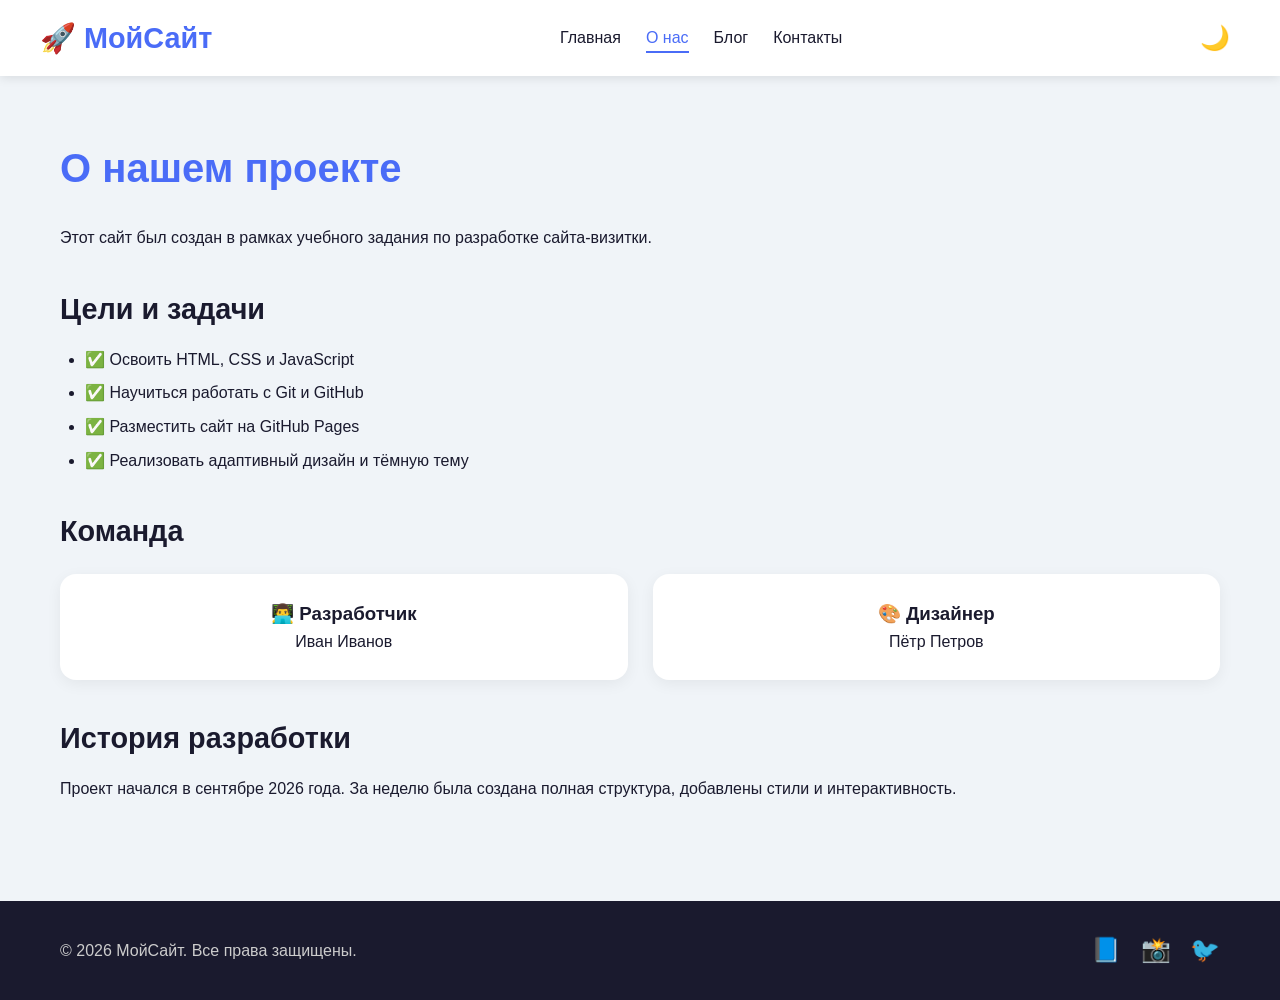
==== about.html @ 5bdd210c "dd" ====
<!DOCTYPE html>
<html lang="ru">
<head>
    <meta charset="UTF-8" />
    <meta name="viewport" content="width=device-width, initial-scale=1.0" />
    <title>О нас | Мой Сайт</title>
    <link rel="stylesheet" href="css/style.css" />
    <link rel="icon" href="img/favicon.ico" />
</head>
<body>

    <header>
        <div class="container header-flex">
            <div class="logo"><a href="index.html">🚀 МойСайт</a></div>
            <nav>
                <ul class="nav-menu">
                    <li><a href="index.html">Главная</a></li>
                    <li><a href="about.html" class="active">О нас</a></li>
                    <li><a href="blog.html">Блог</a></li>
                    <li><a href="contact.html">Контакты</a></li>
                </ul>
            </nav>
            <button id="theme-toggle" class="theme-btn">🌙</button>
        </div>
    </header>

    <main>
        <section class="page-content">
            <div class="container">
                <h1>О нашем проекте</h1>
                <p>Этот сайт был создан в рамках учебного задания по разработке сайта-визитки.</p>

                <h2>Цели и задачи</h2>
                <ul>
                    <li>✅ Освоить HTML, CSS и JavaScript</li>
                    <li>✅ Научиться работать с Git и GitHub</li>
                    <li>✅ Разместить сайт на GitHub Pages</li>
                    <li>✅ Реализовать адаптивный дизайн и тёмную тему</li>
                </ul>

                <h2>Команда</h2>
                <div class="team-grid">
                    <div class="team-card">
                        <h3>👨‍💻 Разработчик</h3>
                        <p>Иван Иванов</p>
                    </div>
                    <div class="team-card">
                        <h3>🎨 Дизайнер</h3>
                        <p>Пётр Петров</p>
                    </div>
                </div>

                <h2>История разработки</h2>
                <p>Проект начался в сентябре 2026 года. За неделю была создана полная структура, добавлены стили и интерактивность.</p>
            </div>
        </section>
    </main>

    <footer>
        <div class="container footer-flex">
            <p>&copy; 2026 МойСайт. Все права защищены.</p>
            <div class="social-links">
                <a href="#">📘</a>
                <a href="#">📸</a>
                <a href="#">🐦</a>
            </div>
        </div>
    </footer>

    <script src="js/script.js"></script>
</body>
</html>
---- css/style.css ----
/* ===== RESET & BASE ===== */
* {
    margin: 0;
    padding: 0;
    box-sizing: border-box;
}

body {
    font-family: 'Segoe UI', Tahoma, Geneva, Verdana, sans-serif;
    background-color: #f0f4f8;
    color: #1a1a2e;
    transition: background 0.3s, color 0.3s;
    line-height: 1.6;
}

.container {
    max-width: 1200px;
    margin: 0 auto;
    padding: 0 20px;
}

a {
    text-decoration: none;
    color: inherit;
}

/* ===== HEADER ===== */
header {
    background-color: #ffffff;
    box-shadow: 0 2px 10px rgba(0, 0, 0, 0.1);
    position: sticky;
    top: 0;
    z-index: 100;
    transition: background 0.3s;
}

.header-flex {
    display: flex;
    justify-content: space-between;
    align-items: center;
    padding: 15px 0;
    flex-wrap: wrap;
}

.logo a {
    font-size: 1.8rem;
    font-weight: 700;
    color: #4a6cf7;
}

.nav-menu {
    display: flex;
    list-style: none;
    gap: 25px;
    flex-wrap: wrap;
}

.nav-menu a {
    font-weight: 500;
    padding: 5px 0;
    border-bottom: 2px solid transparent;
    transition: 0.3s;
}

.nav-menu a:hover,
.nav-menu a.active {
    color: #4a6cf7;
    border-bottom-color: #4a6cf7;
}

.theme-btn {
    background: none;
    border: none;
    font-size: 1.5rem;
    cursor: pointer;
    padding: 5px 10px;
    border-radius: 30px;
    transition: 0.3s;
}
.theme-btn:hover {
    background: #e0e0e0;
}

/* ===== HERO ===== */
.hero {
    background: linear-gradient(135deg, #4a6cf7, #6a4cf7);
    color: #fff;
    padding: 80px 0;
    text-align: center;
}

.hero h1 {
    font-size: 3rem;
    margin-bottom: 15px;
}

.hero p {
    font-size: 1.3rem;
    opacity: 0.9;
    max-width: 600px;
    margin: 0 auto 25px;
}

.btn-primary {
    display: inline-block;
    background: #fff;
    color: #4a6cf7;
    padding: 12px 35px;
    border-radius: 30px;
    font-weight: 600;
    transition: 0.3s;
    border: none;
    cursor: pointer;
}
.btn-primary:hover {
    transform: scale(1.05);
    box-shadow: 0 8px 25px rgba(0, 0, 0, 0.2);
}

/* ===== STATS ===== */
.stats {
    padding: 60px 0;
    background: #fff;
    transition: background 0.3s;
}

.stats-grid {
    display: grid;
    grid-template-columns: repeat(auto-fit, minmax(150px, 1fr));
    gap: 30px;
    text-align: center;
}

.stat-number {
    font-size: 2.8rem;
    font-weight: 700;
    color: #4a6cf7;
}

.stat-label {
    display: block;
    font-size: 1rem;
    color: #666;
    margin-top: 5px;
}

/* ===== NEWS ===== */
.news {
    padding: 60px 0;
}

.news h2 {
    text-align: center;
    font-size: 2.2rem;
    margin-bottom: 40px;
}

.news-grid {
    display: grid;
    grid-template-columns: repeat(auto-fit, minmax(280px, 1fr));
    gap: 30px;
}

.news-card {
    background: #fff;
    padding: 25px;
    border-radius: 16px;
    box-shadow: 0 4px 15px rgba(0, 0, 0, 0.08);
    transition: 0.3s;
}
.news-card:hover {
    transform: translateY(-5px);
    box-shadow: 0 8px 30px rgba(0, 0, 0, 0.15);
}

.news-card h3 {
    color: #4a6cf7;
    margin-bottom: 10px;
}

.news-card .date {
    display: inline-block;
    margin-top: 12px;
    font-size: 0.85rem;
    color: #888;
}

/* ===== PAGE CONTENT ===== */
.page-content {
    padding: 60px 0;
    min-height: 60vh;
}

.page-content h1 {
    font-size: 2.5rem;
    color: #4a6cf7;
    margin-bottom: 25px;
}

.page-content h2 {
    margin-top: 35px;
    margin-bottom: 15px;
    font-size: 1.8rem;
}

.page-content ul {
    padding-left: 25px;
}

.page-content ul li {
    margin: 8px 0;
}

/* ===== TEAM ===== */
.team-grid {
    display: grid;
    grid-template-columns: repeat(auto-fit, minmax(200px, 1fr));
    gap: 25px;
    margin-top: 20px;
}

.team-card {
    background: #fff;
    padding: 25px;
    border-radius: 16px;
    text-align: center;
    box-shadow: 0 4px 15px rgba(0, 0, 0, 0.06);
}

/* ===== BLOG ===== */
.blog-list {
    display: flex;
    flex-direction: column;
    gap: 30px;
}

.blog-post {
    background: #fff;
    padding: 25px 30px;
    border-radius: 16px;
    box-shadow: 0 4px 15px rgba(0, 0, 0, 0.06);
}

.blog-post h2 {
    margin-top: 0;
    color: #4a6cf7;
}

.blog-meta {
    color: #888;
    font-size: 0.9rem;
    margin: 5px 0 12px;
}

/* ===== CONTACT ===== */
.contact-grid {
    display: grid;
    grid-template-columns: 1fr 1fr;
    gap: 40px;
    margin-top: 30px;
}

.contact-info p {
    margin: 12px 0;
}

.contact-form input,
.contact-form textarea {
    width: 100%;
    padding: 14px 18px;
    margin: 10px 0;
    border: 2px solid #ddd;
    border-radius: 10px;
    font-size: 1rem;
    transition: 0.3s;
    background: #fff;
}

.contact-form input:focus,
.contact-form textarea:focus {
    border-color: #4a6cf7;
    outline: none;
}

.contact-form button {
    width: 100%;
}

/* ===== FOOTER ===== */
footer {
    background: #1a1a2e;
    color: #ccc;
    padding: 30px 0;
    margin-top: 40px;
}

.footer-flex {
    display: flex;
    justify-content: space-between;
    align-items: center;
    flex-wrap: wrap;
    gap: 15px;
}

.social-links a {
    font-size: 1.5rem;
    margin-left: 15px;
    transition: 0.3s;
}
.social-links a:hover {
    color: #fff;
}

/* ===== DARK THEME ===== */
body.dark {
    background-color: #1a1a2e;
    color: #e0e0e0;
}

body.dark header {
    background-color: #16213e;
}

body.dark .stats {
    background-color: #16213e;
}

body.dark .news-card,
body.dark .blog-post,
body.dark .team-card {
    background-color: #16213e;
    color: #e0e0e0;
}

body.dark .contact-form input,
body.dark .contact-form textarea {
    background-color: #16213e;
    border-color: #333;
    color: #e0e0e0;
}

body.dark .theme-btn:hover {
    background: #333;
}

/* ===== ADAPTIVE ===== */
@media (max-width: 768px) {
    .header-flex {
        flex-direction: column;
        gap: 15px;
    }

    .nav-menu {
        justify-content: center;
        gap: 15px;
    }

    .hero h1 {
        font-size: 2.2rem;
    }

    .contact-grid {
        grid-template-columns: 1fr;
    }

    .footer-flex {
        flex-direction: column;
        text-align: center;
    }

    .social-links a {
        margin: 0 8px;
    }
}

@media (max-width: 480px) {
    .hero {
        padding: 50px 0;
    }
    .hero h1 {
        font-size: 1.8rem;
    }
    .stats-grid {
        grid-template-columns: 1fr 1fr;
    }
    .news-grid {
        grid-template-columns: 1fr;
    }
}
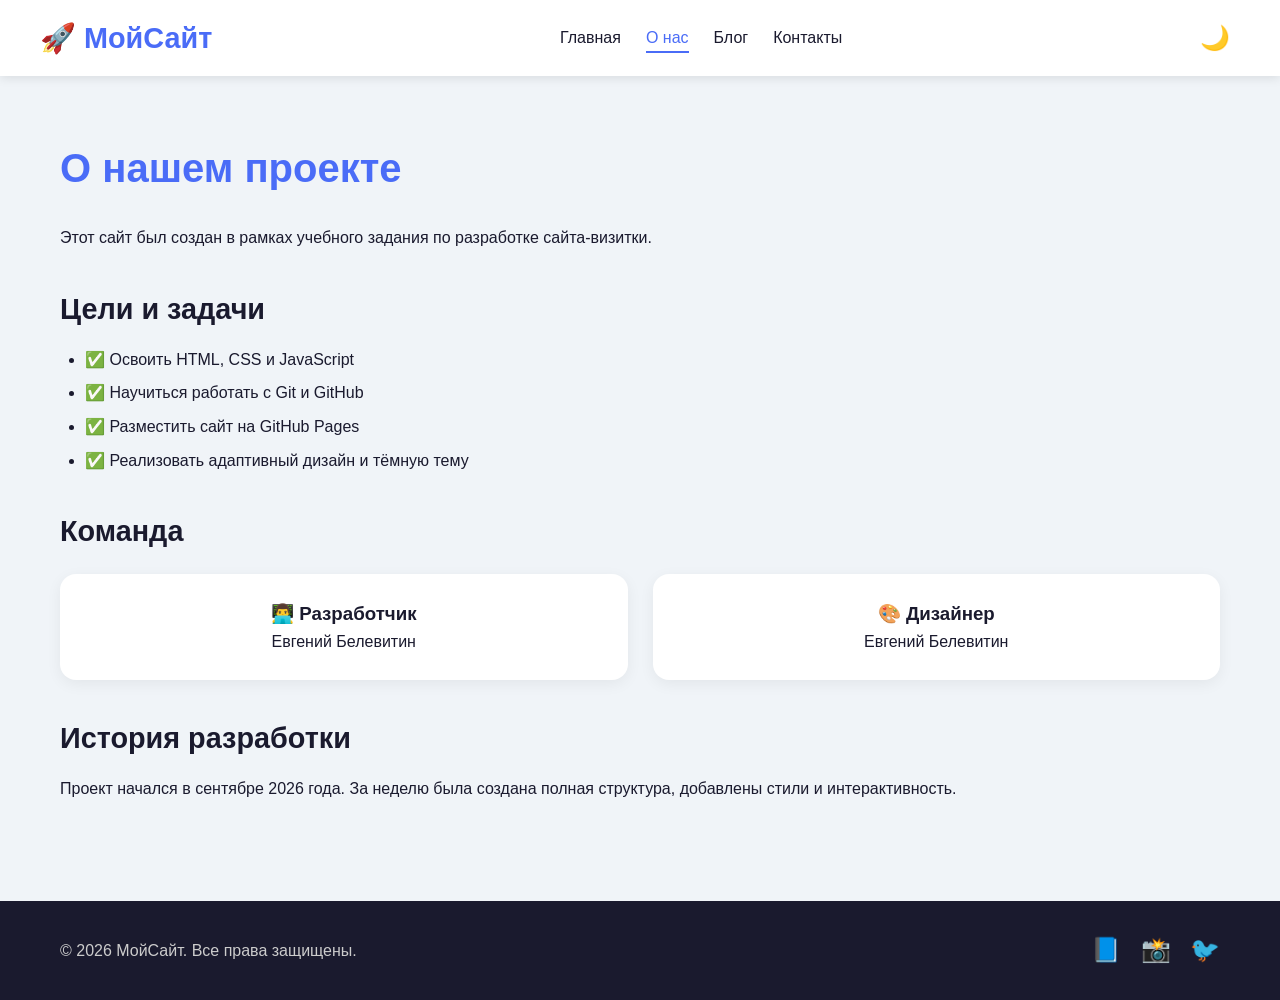
==== commit 84618764: "Update about.html" ====
--- a/about.html
+++ b/about.html
@@ -42,11 +42,11 @@
                 <div class="team-grid">
                     <div class="team-card">
                         <h3>👨‍💻 Разработчик</h3>
-                        <p>Иван Иванов</p>
+                        <p>Евгений Белевитин</p>
                     </div>
                     <div class="team-card">
                         <h3>🎨 Дизайнер</h3>
-                        <p>Пётр Петров</p>
+                        <p>Евгений Белевитин</p>
                     </div>
                 </div>
 
@@ -69,4 +69,4 @@
 
     <script src="js/script.js"></script>
 </body>
-</html>+</html>
